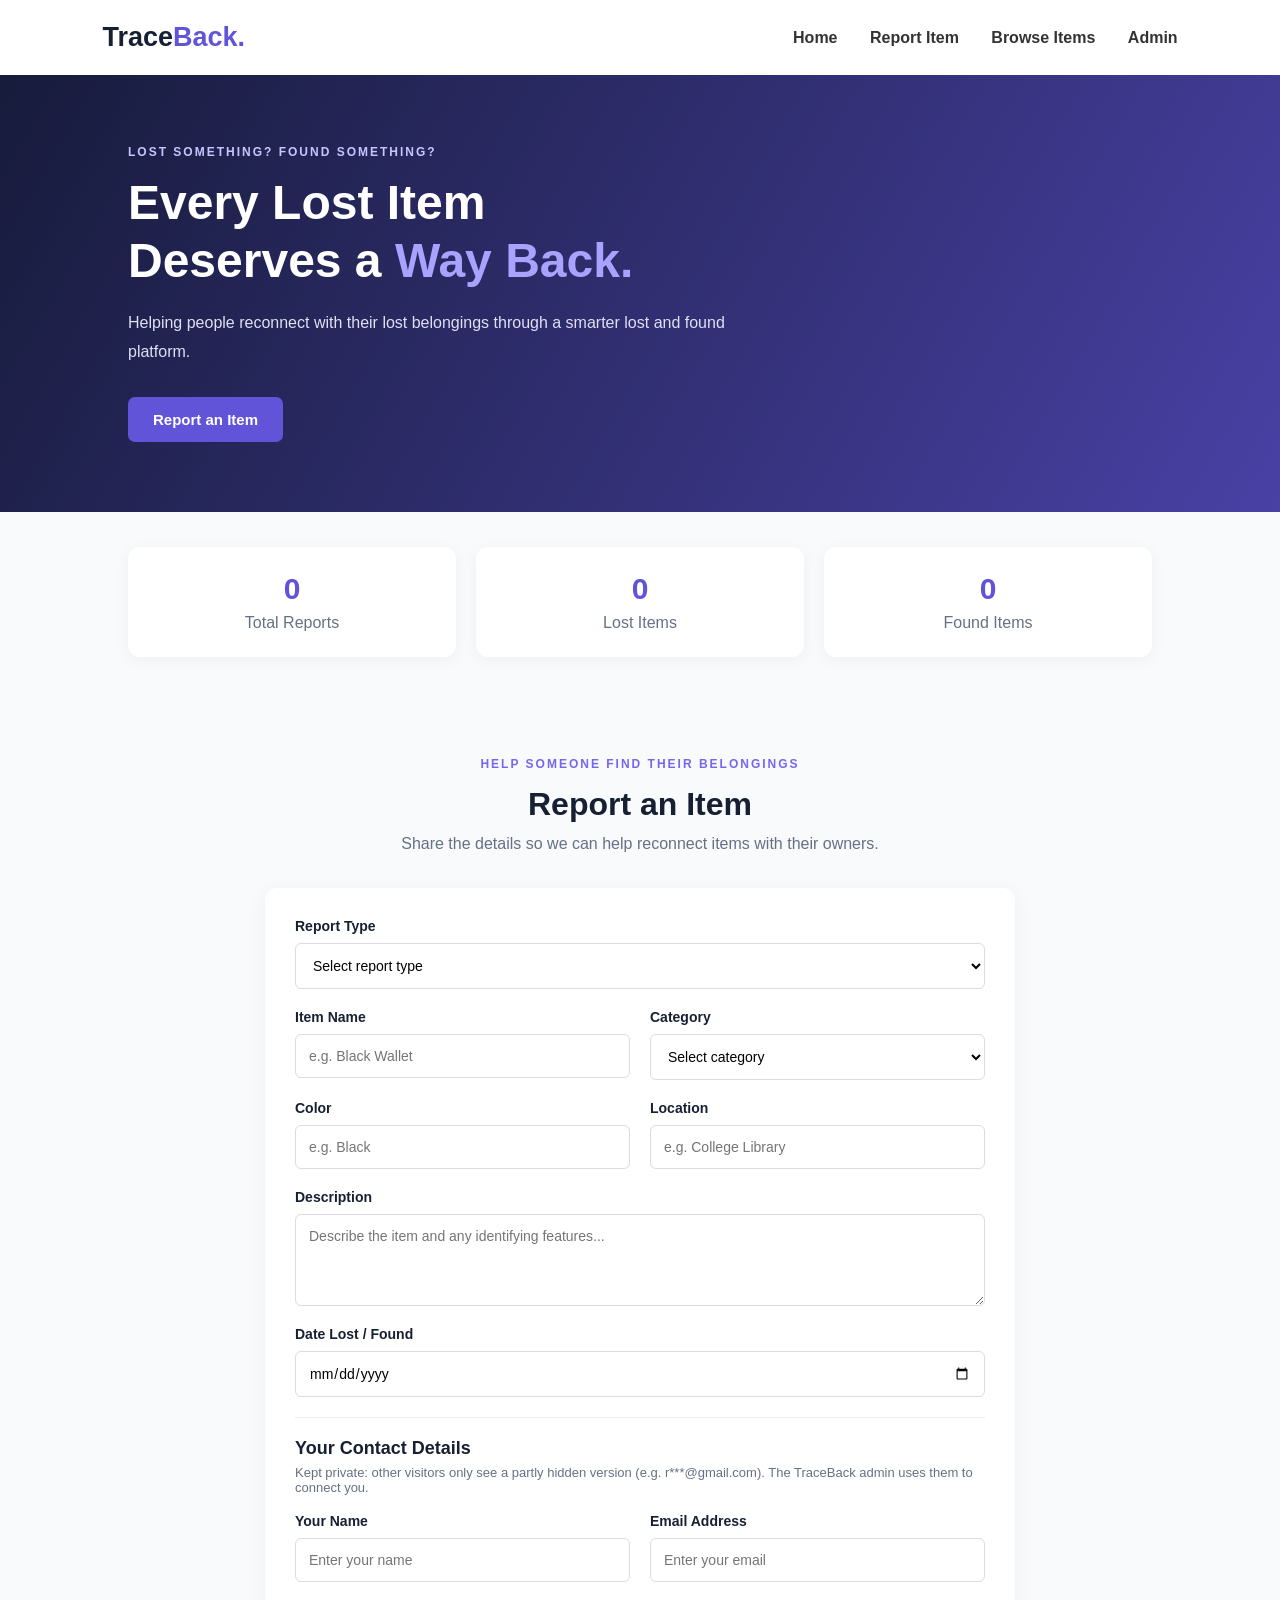
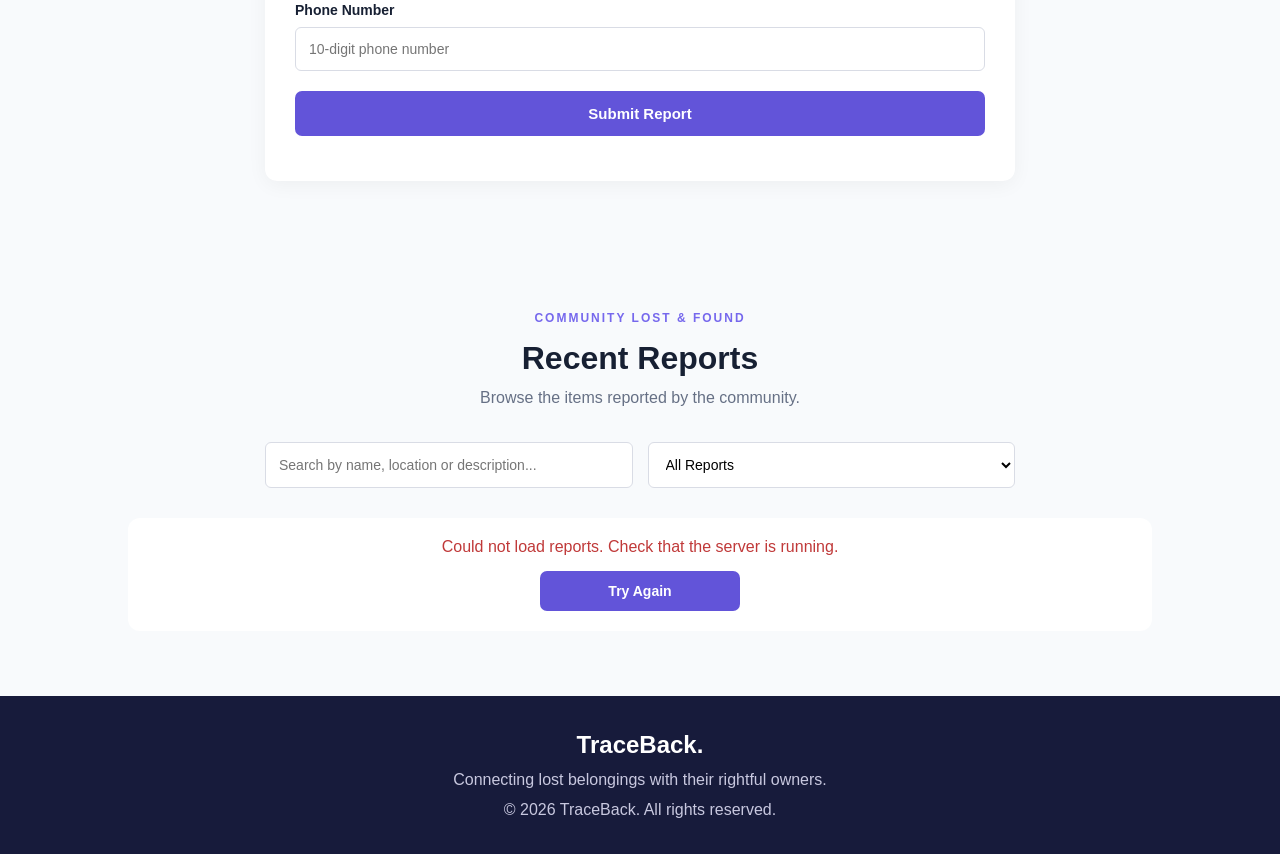
==== src/main/resources/static/index.html @ d9b73a84 "TraceBack - Smart Lost-and-Found Recovery System" ====
<!DOCTYPE html>
<html lang="en">
<head>
    <meta charset="UTF-8">
    <meta name="viewport" content="width=device-width, initial-scale=1.0">
    <title>TraceBack | Lost & Found</title>
    <link rel="stylesheet" href="style.css">
</head>
<body>

<header class="navbar">
    <div class="logo">Trace<span>Back.</span></div>
    <nav>
        <a href="#home">Home</a>
        <a href="#report">Report Item</a>
        <a href="#items">Browse Items</a>
        <a href="/admin.html">Admin</a>
    </nav>
</header>

<section class="hero" id="home">
    <div class="hero-content">
        <p class="tagline">LOST SOMETHING? FOUND SOMETHING?</p>
        <h1>Every Lost Item<br>Deserves a <span>Way Back.</span></h1>
        <p class="hero-text">
            Helping people reconnect with their lost belongings
            through a smarter lost and found platform.
        </p>
        <a href="#report" class="primary-btn">Report an Item</a>
    </div>
</section>

<section class="stats">
    <div class="stat-card">
        <h2 id="totalCount">0</h2>
        <p>Total Reports</p>
    </div>
    <div class="stat-card">
        <h2 id="lostCount">0</h2>
        <p>Lost Items</p>
    </div>
    <div class="stat-card">
        <h2 id="foundCount">0</h2>
        <p>Found Items</p>
    </div>
</section>

<section class="report-section" id="report">
    <div class="section-heading">
        <p class="tagline">HELP SOMEONE FIND THEIR BELONGINGS</p>
        <h2>Report an Item</h2>
        <p>Share the details so we can help reconnect items with their owners.</p>
    </div>

    <form id="reportForm">
        <div class="form-group">
            <label>Report Type</label>
            <select id="reportType" required>
                <option value="">Select report type</option>
                <option value="LOST">I Lost Something</option>
                <option value="FOUND">I Found Something</option>
            </select>
        </div>

        <div class="form-row">
            <div class="form-group">
                <label>Item Name</label>
                <input type="text" id="title"
                       placeholder="e.g. Black Wallet" required>
            </div>

            <div class="form-group">
                <label>Category</label>
                <select id="category" required>
                    <option value="">Select category</option>
                    <option>Electronics</option>
                    <option>Wallet</option>
                    <option>Books</option>
                    <option>Accessories</option>
                    <option>Documents</option>
                    <option>Bags</option>
                    <option>Other</option>
                </select>
            </div>
        </div>

        <div class="form-row">
            <div class="form-group">
                <label>Color</label>
                <input type="text" id="color" placeholder="e.g. Black">
            </div>

            <div class="form-group">
                <label>Location</label>
                <input type="text" id="location"
                       placeholder="e.g. College Library" required>
            </div>
        </div>

        <div class="form-group">
            <label>Description</label>
            <textarea id="description" rows="4"
                placeholder="Describe the item and any identifying features..."></textarea>
        </div>

        <div class="form-group">
            <label>Date Lost / Found</label>
            <input type="date" id="eventDate">
        </div>

        <h3 class="form-subheading">Your Contact Details</h3>
        <p class="form-hint">
            Kept private: other visitors only see a partly hidden version
            (e.g. r***@gmail.com). The TraceBack admin uses them to connect you.
        </p>

        <div class="form-row">
            <div class="form-group">
                <label for="reporterName">Your Name</label>
                <input type="text" id="reporterName"
                       placeholder="Enter your name" required>
            </div>

            <div class="form-group">
                <label for="reporterEmail">Email Address</label>
                <input type="email" id="reporterEmail"
                       placeholder="Enter your email" required>
            </div>
        </div>

        <div class="form-group">
            <label for="reporterPhone">Phone Number</label>
            <input type="tel" id="reporterPhone"
                   placeholder="10-digit phone number"
                   pattern="[0-9]{10}"
                   title="Enter a 10-digit phone number"
                   required>
        </div>

        <button type="submit" class="primary-btn submit-btn">
            Submit Report
        </button>

        <p id="message" role="status" aria-live="polite"></p>
    </form>
</section>

<section class="items-section" id="items">
    <div class="section-heading">
        <p class="tagline">COMMUNITY LOST & FOUND</p>
        <h2>Recent Reports</h2>
        <p>Browse the items reported by the community.</p>
    </div>

    <div class="filters">
        <input type="text" id="searchInput"
               placeholder="Search by name, location or description...">

        <select id="filterType">
            <option value="ALL">All Reports</option>
            <option value="LOST">Lost Items</option>
            <option value="FOUND">Found Items</option>
        </select>
    </div>

    <div id="itemsContainer" class="items-grid">
        <p>Loading reports...</p>
    </div>
</section>

<footer>
    <h2>TraceBack.</h2>
    <p>Connecting lost belongings with their rightful owners.</p>
    <p>© 2026 TraceBack. All rights reserved.</p>
</footer>

<script src="app.js"></script>
</body>
</html>
---- src/main/resources/static/style.css ----
* {
    margin: 0;
    padding: 0;
    box-sizing: border-box;
    font-family: Arial, sans-serif;
}

html {
    scroll-behavior: smooth;
}

body {
    background: #f8fafc;
    color: #172033;
}

.navbar {
    display: flex;
    justify-content: space-between;
    align-items: center;
    padding: 22px 8%;
    background: white;
}

.logo {
    font-size: 27px;
    font-weight: bold;
}

.logo span {
    color: #6254d9;
}

nav a {
    text-decoration: none;
    color: #333;
    margin-left: 28px;
    font-weight: 600;
}

nav a:hover {
    color: #6254d9;
}

.hero {
    min-height: 430px;
    display: flex;
    align-items: center;
    padding: 70px 10%;
    background: linear-gradient(120deg, #171b3b, #4941a5);
    color: white;
}

.hero-content {
    max-width: 650px;
}

.tagline {
    color: #7668ed;
    font-size: 12px;
    font-weight: bold;
    letter-spacing: 2px;
    margin-bottom: 15px;
}

.hero .tagline {
    color: #c9c4ff;
}

.hero h1 {
    font-size: 48px;
    line-height: 1.2;
    margin-bottom: 20px;
}

.hero h1 span {
    color: #aaa2ff;
}

.hero-text {
    line-height: 1.8;
    color: #e0e0f4;
    margin-bottom: 30px;
}

.primary-btn {
    display: inline-block;
    background: #6254d9;
    color: white;
    padding: 14px 25px;
    border: none;
    border-radius: 7px;
    text-decoration: none;
    cursor: pointer;
    font-size: 15px;
    font-weight: bold;
}

.primary-btn:hover {
    background: #493db6;
}

.stats {
    display: grid;
    grid-template-columns: repeat(3, 1fr);
    gap: 20px;
    padding: 35px 10%;
}

.stat-card {
    background: white;
    padding: 25px;
    text-align: center;
    border-radius: 12px;
    box-shadow: 0 3px 15px #0000000c;
}

.stat-card h2 {
    color: #6254d9;
    font-size: 30px;
    margin-bottom: 8px;
}

.stat-card p {
    color: #667085;
}

.report-section, .items-section {
    padding: 65px 10%;
}

.section-heading {
    text-align: center;
    margin-bottom: 35px;
}

.section-heading h2 {
    font-size: 32px;
    margin-bottom: 12px;
}

.section-heading > p:last-child {
    color: #667085;
}

form {
    max-width: 750px;
    margin: auto;
    padding: 30px;
    background: white;
    border-radius: 12px;
    box-shadow: 0 4px 20px #0000000c;
}

.form-group {
    display: flex;
    flex-direction: column;
    gap: 9px;
    margin-bottom: 20px;
    flex: 1;
}

.form-row {
    display: flex;
    gap: 20px;
}

label {
    font-size: 14px;
    font-weight: bold;
}

input, select, textarea {
    width: 100%;
    padding: 13px;
    border: 1px solid #d9dce5;
    border-radius: 6px;
    font-size: 14px;
    background: white;
}

input:focus, select:focus, textarea:focus {
    outline: 2px solid #c6c0ff;
    border-color: #6254d9;
}

textarea {
    resize: vertical;
}

.submit-btn {
    width: 100%;
}

#message {
    margin-top: 15px;
    text-align: center;
    font-weight: bold;
}

.filters {
    display: flex;
    gap: 15px;
    max-width: 750px;
    margin: 0 auto 30px;
}

.items-grid {
    display: grid;
    grid-template-columns: repeat(auto-fit, minmax(250px, 1fr));
    gap: 20px;
}

.item-card {
    background: white;
    padding: 22px;
    border-radius: 12px;
    box-shadow: 0 3px 15px #0000000c;
    border: 1px solid #ececf3;
}

.item-card h3 {
    margin: 14px 0;
}

.item-card p {
    color: #667085;
    margin: 9px 0;
    line-height: 1.5;
    overflow-wrap: anywhere;
}

.item-type {
    display: inline-block;
    padding: 6px 12px;
    border-radius: 20px;
    font-size: 12px;
    font-weight: bold;
}

.lost {
    background: #ffe5e5;
    color: #c03939;
}

.found {
    background: #dff8e9;
    color: #21834c;
}

footer {
    text-align: center;
    background: #171b3b;
    color: white;
    padding: 35px 15px;
}

footer p {
    margin-top: 12px;
    color: #c8c8df;
}

@media (max-width: 650px) {
    .navbar {
        flex-direction: column;
        gap: 18px;
    }

    nav a {
        margin: 0 7px;
        font-size: 13px;
    }

    .hero h1 {
        font-size: 35px;
    }

    .stats {
        padding: 25px 5%;
        gap: 10px;
    }

    .stat-card {
        padding: 15px 5px;
    }

    .stat-card h2 {
        font-size: 23px;
    }

    .stat-card p {
        font-size: 12px;
    }

    .report-section, .items-section {
        padding: 45px 5%;
    }

    .form-row, .filters {
        flex-direction: column;
    }
}

/* Smart Matching Section */

.match-btn {
    width: 100%;
    padding: 12px;
    margin-top: 15px;
    background: #6254d9;
    color: white;
    border: none;
    border-radius: 7px;
    font-size: 14px;
    font-weight: bold;
    cursor: pointer;
}

.match-btn:hover {
    background: #493db6;
}

.match-btn:disabled {
    opacity: 0.6;
    cursor: wait;
}

.match-results {
    margin-top: 18px;
}

.match-results h4 {
    margin-bottom: 12px;
}

.matched-item {
    background: #f2f0ff;
    border: 1px solid #d9d3ff;
    border-radius: 9px;
    padding: 15px;
    margin-top: 12px;
}

.matched-item h4 {
    color: #30247e;
    margin-bottom: 10px;
}

.match-percentage {
    display: inline-block;
    background: #dff8e9;
    color: #187343;
    padding: 7px 12px;
    border-radius: 20px;
    margin-bottom: 10px;
}

.matched-item p {
    margin: 8px 0;
}

.matched-item ul {
    padding-left: 20px;
    line-height: 1.8;
    color: #4b5563;
}

.no-match {
    color: #777;
    background: #f5f5f5;
    padding: 12px;
    border-radius: 7px;
    margin-top: 12px;
}


/* Item status management */

.report-status {
    font-weight: bold;
    color: #6254d9;
    margin-top: 12px;
}

.status-btn {
    width: 100%;
    padding: 11px;
    margin-top: 10px;
    border: 1px solid #21834c;
    border-radius: 7px;
    background: white;
    color: #21834c;
    font-weight: bold;
    cursor: pointer;
}

.status-btn:hover:not(:disabled) {
    background: #21834c;
    color: white;
}

.status-btn:disabled {
    background: #dff8e9;
    color: #21834c;
    cursor: not-allowed;
}
 /* Contact details */

.match-results .matched-item div {
    background: #ffffff;
    padding: 12px;
    margin-top: 12px;
    border-radius: 8px;
}

.match-results .matched-item div p {
    margin: 6px 0;
    overflow-wrap: anywhere;
}


.claim-section {
    margin-top: 15px;
}

.claim-button,
.submit-claim-button {
    background: #2563eb;
    color: white;
    border: none;
    padding: 10px 18px;
    border-radius: 7px;
    cursor: pointer;
    margin-top: 10px;
}

.claim-button:hover,
.submit-claim-button:hover {
    background: #1d4ed8;
}

.claim-form {
    margin-top: 15px;
    padding: 18px;
    border: 1px solid #d1d5db;
    border-radius: 10px;
    background: #f8fafc;
}

.claim-form input,
.claim-form textarea {
    display: block;
    width: 100%;
    box-sizing: border-box;
    padding: 11px;
    margin: 10px 0;
    border: 1px solid #cbd5e1;
    border-radius: 6px;
    font-family: inherit;
}

.claim-form textarea {
    min-height: 100px;
    resize: vertical;
}

.claim-message {
    margin-top: 10px;
    font-weight: 600;
}

.claim-message.success {
    color: green;
}

.claim-message.error {
    color: red;
}

.claim-button:disabled,
.submit-claim-button:disabled {
    opacity: 0.6;
    cursor: not-allowed;
}

/* Contact section inside the report form */

.form-subheading {
    font-size: 18px;
    margin: 10px 0 6px;
    padding-top: 20px;
    border-top: 1px solid #ececf3;
}

.form-hint {
    color: #667085;
    font-size: 13px;
    margin-bottom: 18px;
}

.contact-heading {
    font-weight: bold;
    color: #30247e !important;
}

.claim-button {
    width: 100%;
}

.claim-form h3 {
    margin: 0 0 6px;
    font-size: 16px;
}

/* ---------- Audit additions: feedback states ---------- */

.form-message.success { color: #187343; }
.form-message.error   { color: #c03939; }

.input-error {
    border-color: #c03939 !important;
    outline: 2px solid #f7c6c6;
}

.loading {
    color: #667085;
    text-align: center;
    padding: 20px;
}

.loading::before {
    content: "";
    display: inline-block;
    width: 14px;
    height: 14px;
    margin-right: 8px;
    vertical-align: -2px;
    border: 2px solid #c6c0ff;
    border-top-color: #6254d9;
    border-radius: 50%;
    animation: tb-spin 0.8s linear infinite;
}

@keyframes tb-spin { to { transform: rotate(360deg); } }

.load-error {
    grid-column: 1 / -1;
    text-align: center;
    color: #c03939;
    background: white;
    padding: 20px;
    border-radius: 12px;
}

.load-error .match-btn {
    max-width: 200px;
}

.items-grid > .no-match {
    grid-column: 1 / -1;
    text-align: center;
}

.report-status.returned {
    color: #21834c;
}

.privacy-note {
    font-size: 12px;
    color: #6b6890 !important;
    font-style: italic;
}

.primary-btn:disabled {
    opacity: 0.7;
    cursor: wait;
}

@media (max-width: 650px) {
    .hero {
        padding: 50px 6%;
        min-height: 0;
    }

    form {
        padding: 20px;
    }
}
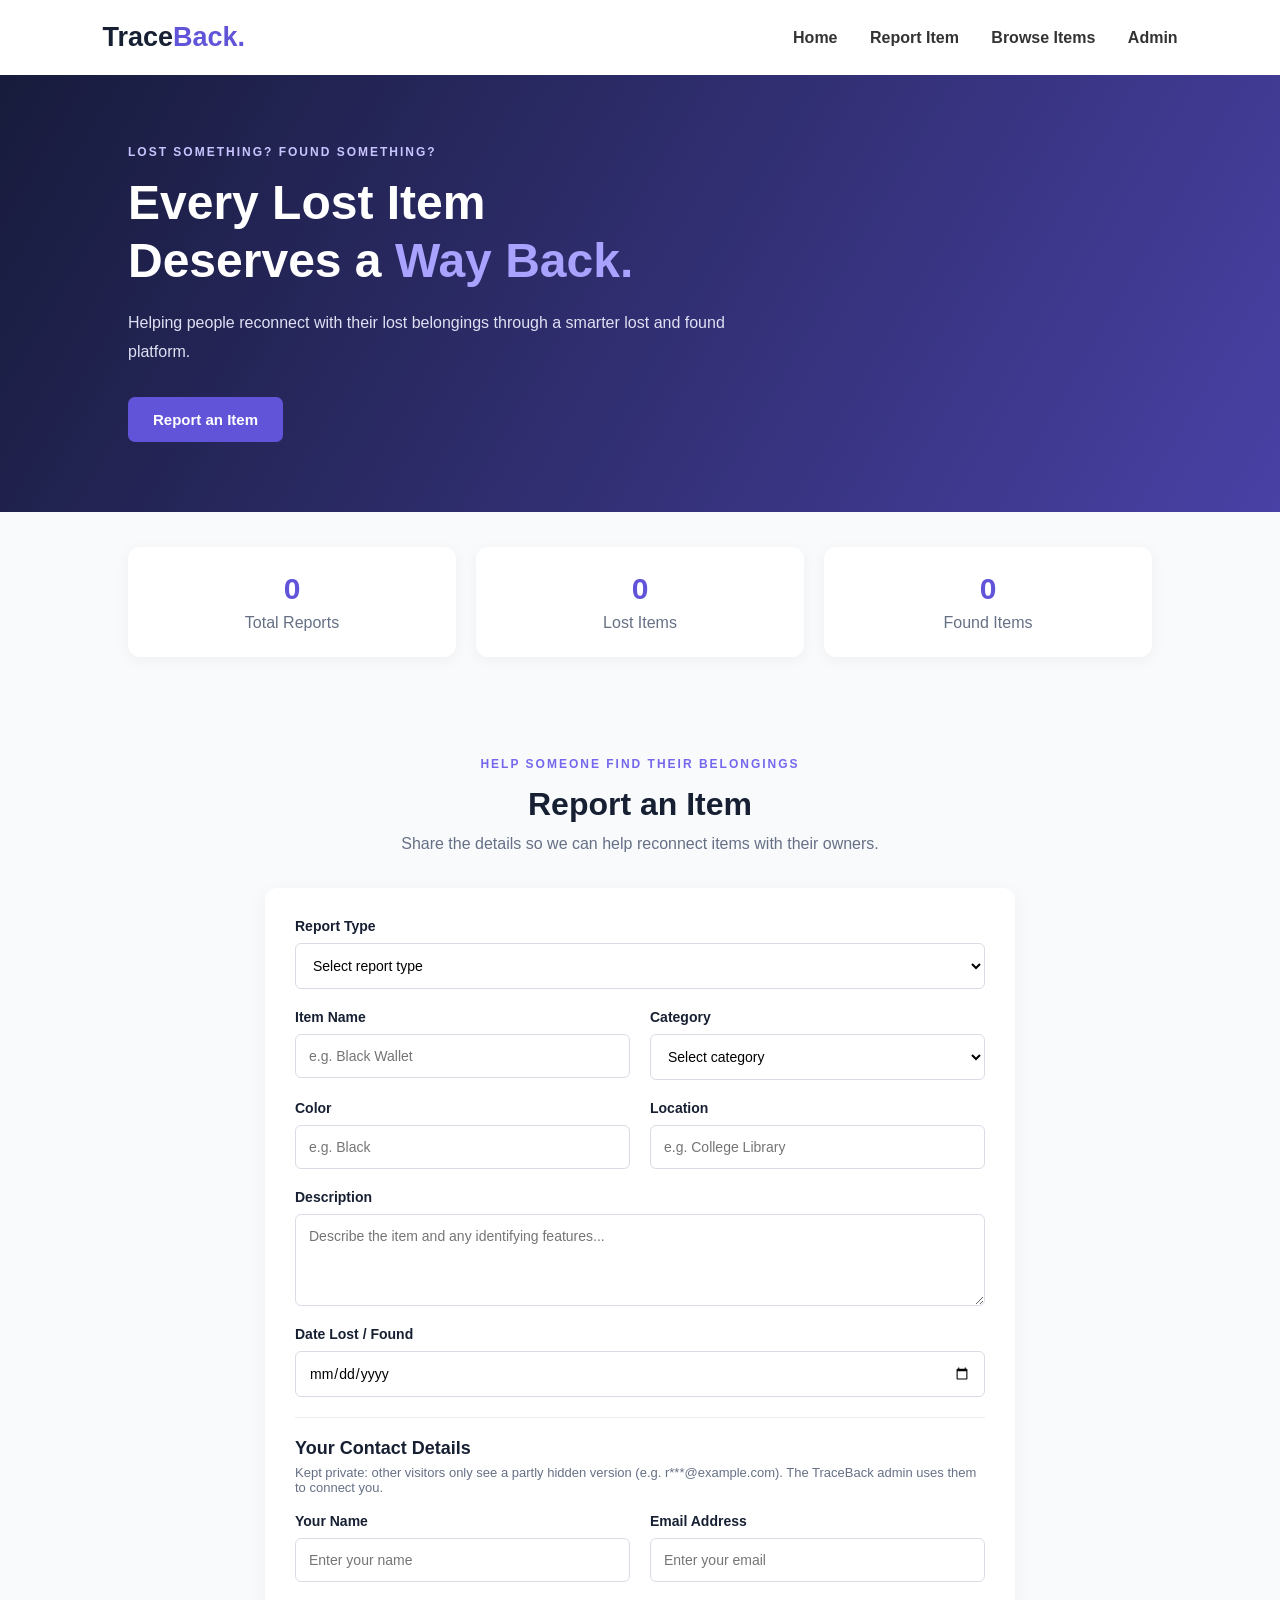
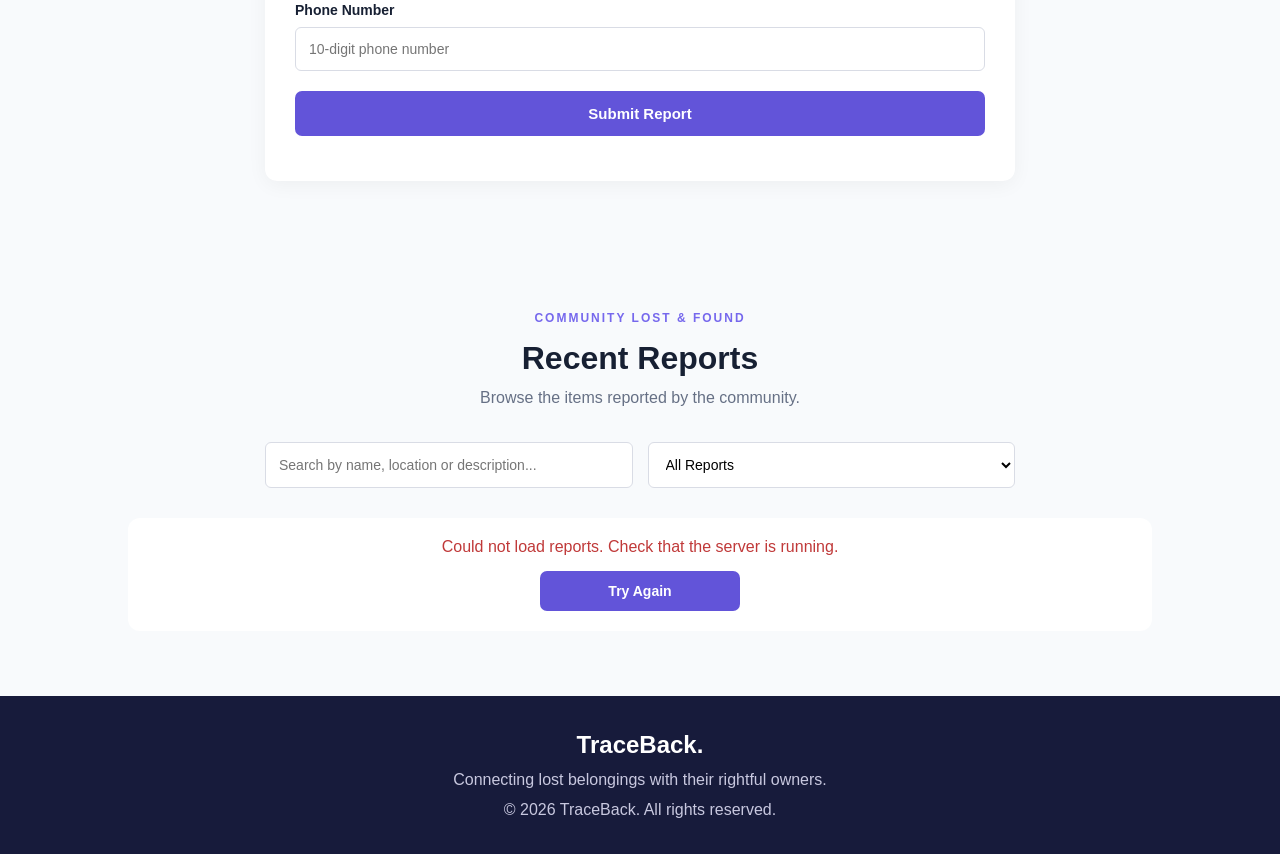
==== commit 2ccb2ac3: "Prepare TraceBack for Vercel deployment" ====
--- a/src/main/resources/static/index.html
+++ b/src/main/resources/static/index.html
@@ -112,7 +112,7 @@
         <h3 class="form-subheading">Your Contact Details</h3>
         <p class="form-hint">
             Kept private: other visitors only see a partly hidden version
-            (e.g. r***@gmail.com). The TraceBack admin uses them to connect you.
+            (e.g. r***@example.com). The TraceBack admin uses them to connect you.
         </p>
 
         <div class="form-row">
